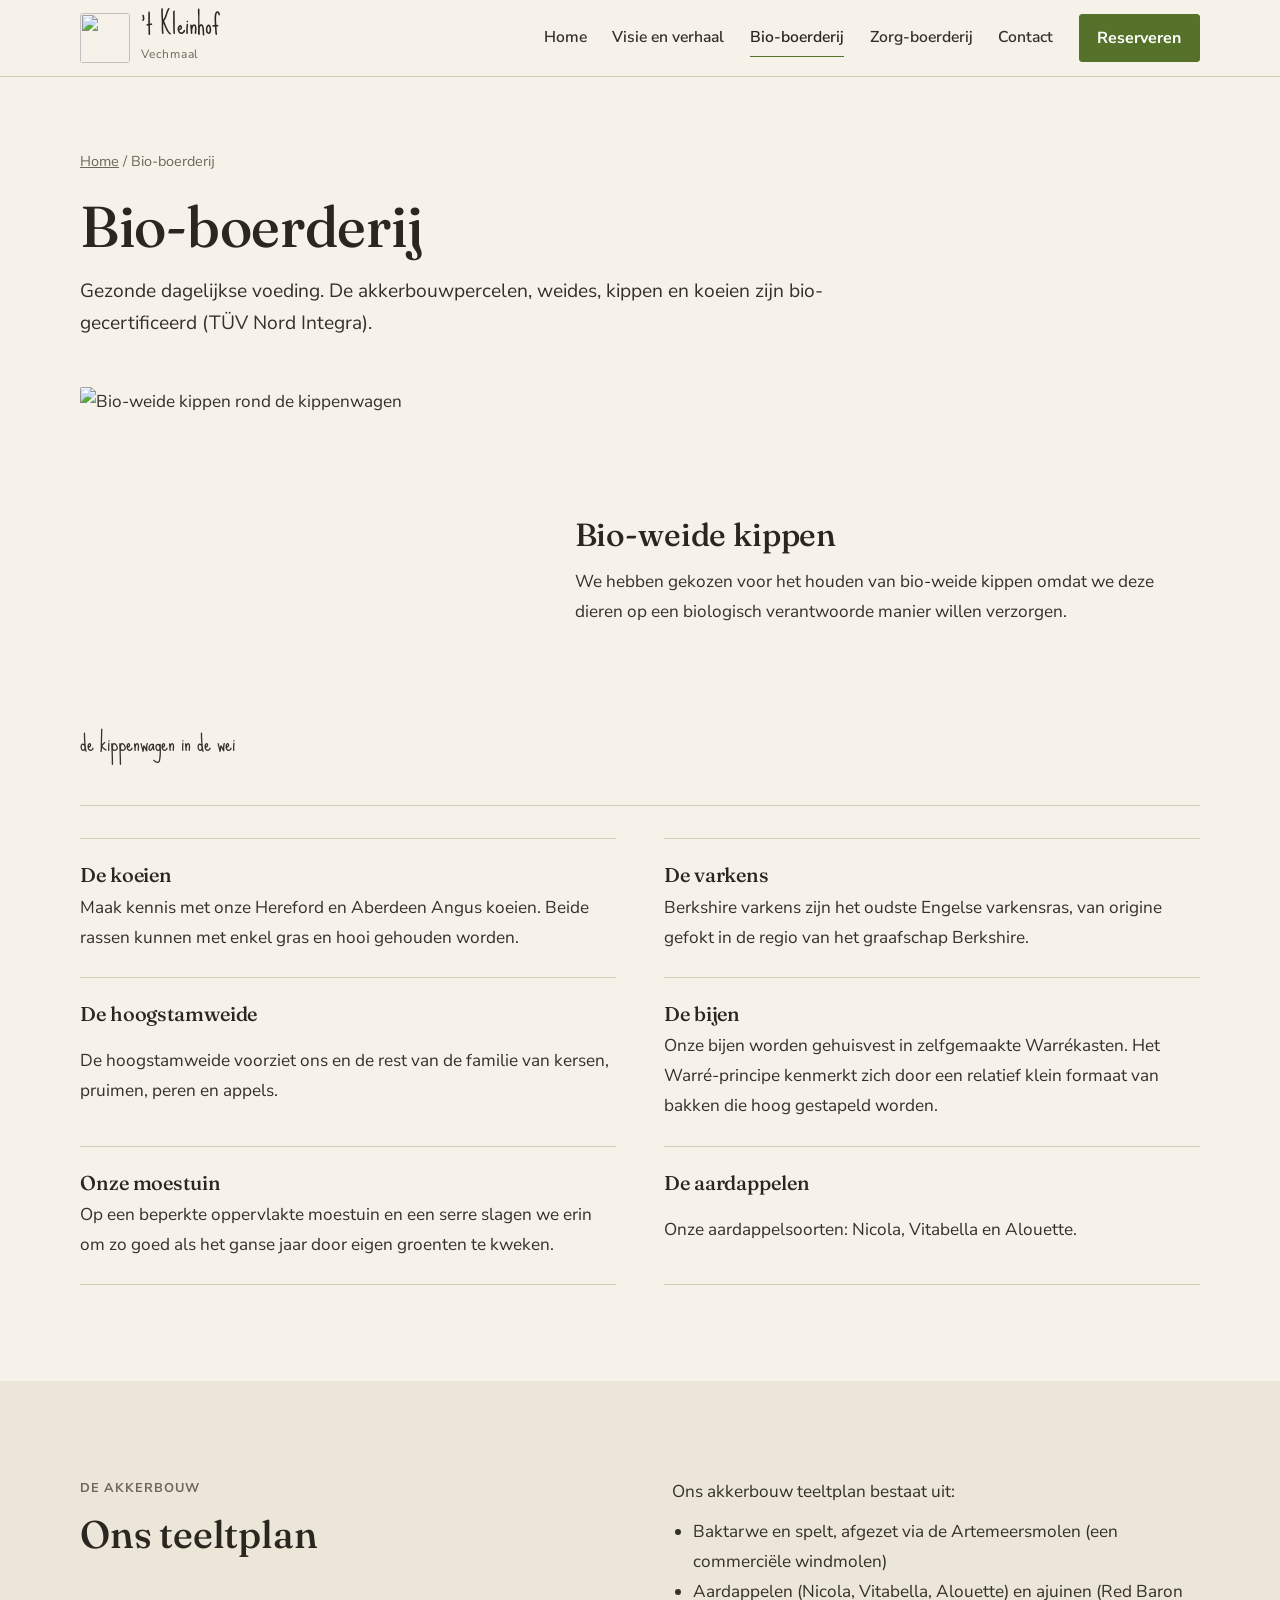
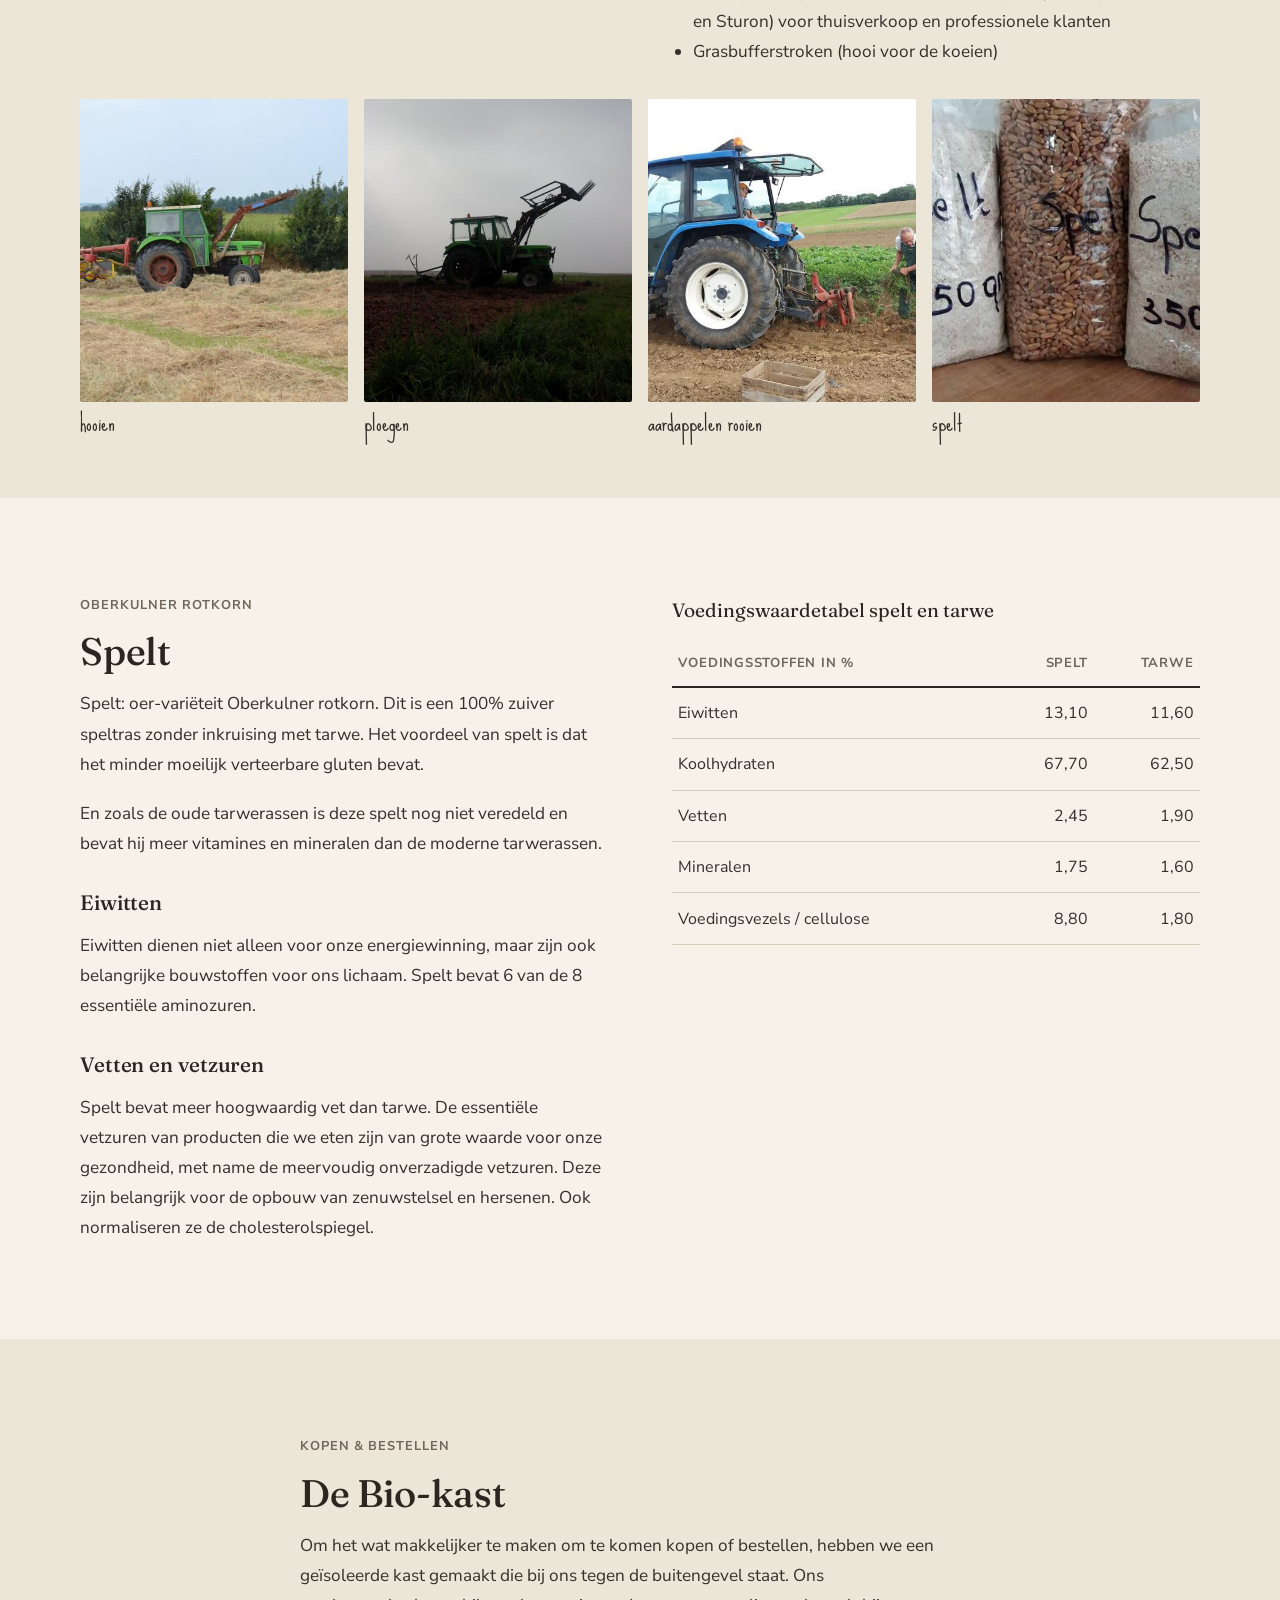
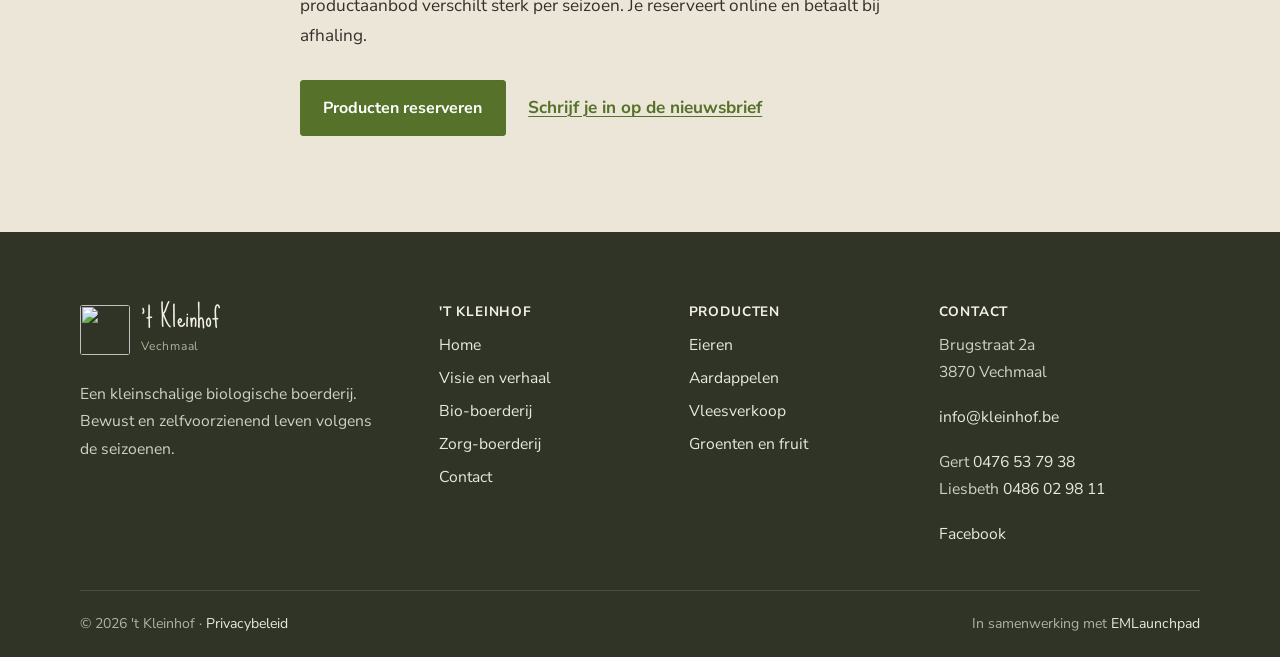
==== bio-boerderij.html @ ff2bd7fe "Website" ====
<!DOCTYPE html>
<html lang="nl">
<head>
  <meta charset="UTF-8" />
  <meta name="viewport" content="width=device-width, initial-scale=1.0" />
  <title>Bio-boerderij | 't Kleinhof Vechmaal</title>
  <meta name="description" content="Bio-weide kippen, Hereford en Aberdeen Angus koeien, Berkshire varkens, akkerbouw, hoogstamweide, bijen en moestuin. Ontdek de bio-boerderij van 't Kleinhof." />
  <meta name="theme-color" content="#f6f2e9" />
  <meta property="og:type" content="website" />
  <meta property="og:title" content="Bio-boerderij | 't Kleinhof Vechmaal" />
  <meta property="og:description" content="Bio-weide kippen, Hereford en Aberdeen Angus koeien, Berkshire varkens, akkerbouw, hoogstamweide, bijen en moestuin. Ontdek de bio-boerderij van 't Kleinhof." />
  <meta property="og:image" content="https://assets.cdn.filesafe.space/ZgvefHL6tlfdRaNGLqdD/media/6a88b6cd3556614796dc6c4f.jpg" />
  <meta property="og:locale" content="nl_BE" />
  <link rel="icon" href="https://assets.cdn.filesafe.space/ZgvefHL6tlfdRaNGLqdD/media/694a73c4a6b40253f5b23d27.png" />
  <link rel="preconnect" href="https://fonts.googleapis.com" />
  <link rel="preconnect" href="https://fonts.gstatic.com" crossorigin />
  <link href="https://fonts.googleapis.com/css2?family=Fraunces:opsz,wght@9..144,400;9..144,500&family=Nunito+Sans:wght@400;600;700&family=Sue+Ellen+Francisco&display=swap" rel="stylesheet" />
  <link rel="stylesheet" href="styles.css" />
</head>
<body>

  <!-- ============ HEADER ============ -->
  <header class="site-header">
    <nav class="nav container" aria-label="Hoofdnavigatie">
      <a class="brand" href="index.html" aria-label="'t Kleinhof Vechmaal, naar home">
        <img src="https://assets.cdn.filesafe.space/ZgvefHL6tlfdRaNGLqdD/media/694a73c4a6b40253f5b23d27.png" alt="" width="50" height="50" />
        <span><span class="brand__name">'t Kleinhof</span><span class="brand__sub">Vechmaal</span></span>
      </a>
      <button class="nav__toggle" aria-expanded="false" aria-controls="primary-menu">Menu</button>
      <div class="nav__links" id="primary-menu">
        <a href="index.html">Home</a>
        <a href="visie.html">Visie en verhaal</a>
        <a href="bio-boerderij.html">Bio-boerderij</a>
        <a href="index.html#zorg-boerderij">Zorg-boerderij</a>
        <a href="contact.html">Contact</a>
        <a class="btn" href="reserveren.html">Reserveren</a>
      </div>
    </nav>
  </header>

  <main>
    <header class="page-head">
      <div class="container">
        <div class="crumbs"><a href="index.html">Home</a> / Bio-boerderij</div>
        <h1>Bio-boerderij</h1>
        <p class="intro">Gezonde dagelijkse voeding. De akkerbouwpercelen, weides, kippen en koeien zijn bio-gecertificeerd (TÜV Nord Integra).</p>
      </div>
    </header>

    <!-- ============ DIEREN ============ -->
    <section class="section pt-0" style="padding-top:0">
      <div class="container">
        <div class="topic" id="kippen">
          <figure class="photo photo--land">
            <img src="https://assets.cdn.filesafe.space/ZgvefHL6tlfdRaNGLqdD/media/52459343-5302-4f97-ac52-d328e1867f45.jpg" alt="Bio-weide kippen rond de kippenwagen" loading="lazy" />
            <figcaption>de kippenwagen in de wei</figcaption>
          </figure>
          <div>
            <h2>Bio-weide kippen</h2>
            <p>We hebben gekozen voor het houden van bio-weide kippen omdat we deze dieren op een biologisch verantwoorde manier willen verzorgen.</p>
          </div>
        </div>

        <div class="farm-list farm-list--2 mt-2">
          <div class="farm-list__item" id="koeien">
            <h3>De koeien</h3>
            <p>Maak kennis met onze Hereford en Aberdeen Angus koeien. Beide rassen kunnen met enkel gras en hooi gehouden worden.</p>
          </div>
          <div class="farm-list__item" id="varkens">
            <h3>De varkens</h3>
            <p>Berkshire varkens zijn het oudste Engelse varkensras, van origine gefokt in de regio van het graafschap Berkshire.</p>
          </div>
          <div class="farm-list__item" id="hoogstam">
            <h3>De hoogstamweide</h3>
            <p>De hoogstamweide voorziet ons en de rest van de familie van kersen, pruimen, peren en appels.</p>
          </div>
          <div class="farm-list__item" id="bijen">
            <h3>De bijen</h3>
            <p>Onze bijen worden gehuisvest in zelfgemaakte Warrékasten. Het Warré-principe kenmerkt zich door een relatief klein formaat van bakken die hoog gestapeld worden.</p>
          </div>
          <div class="farm-list__item" id="moestuin">
            <h3>Onze moestuin</h3>
            <p>Op een beperkte oppervlakte moestuin en een serre slagen we erin om zo goed als het ganse jaar door eigen groenten te kweken.</p>
          </div>
          <div class="farm-list__item" id="aardappelen">
            <h3>De aardappelen</h3>
            <p>Onze aardappelsoorten: Nicola, Vitabella en Alouette.</p>
          </div>
        </div>
      </div>
    </section>

    <!-- ============ DE AKKERBOUW ============ -->
    <section class="section band" id="akkerbouw">
      <div class="container">
        <div class="cols cols--top">
          <div>
            <span class="label">De akkerbouw</span>
            <h2>Ons teeltplan</h2>
          </div>
          <div>
            <p>Ons akkerbouw teeltplan bestaat uit:</p>
            <ul class="prose" style="list-style:disc;padding-left:1.3rem;margin-top:.6rem">
              <li>Baktarwe en spelt, afgezet via de Artemeersmolen (een commerciële windmolen)</li>
              <li>Aardappelen (Nicola, Vitabella, Alouette) en ajuinen (Red Baron en Sturon) voor thuisverkoop en professionele klanten</li>
              <li>Grasbufferstroken (hooi voor de koeien)</li>
            </ul>
          </div>
        </div>
        <!-- Foto's uit map "afbeeldingen": upload naar GHL en vervang de src -->
        <div class="photos photos--4 mt-2">
          <figure class="photo"><img src="afbeeldingen/hooien.jpg" alt="Hooien" loading="lazy" /><figcaption>hooien</figcaption></figure>
          <figure class="photo"><img src="afbeeldingen/ploegen.jpg" alt="Ploegen" loading="lazy" /><figcaption>ploegen</figcaption></figure>
          <figure class="photo"><img src="afbeeldingen/aardappelen-rooien.jpg" alt="Aardappelen rooien" loading="lazy" /><figcaption>aardappelen rooien</figcaption></figure>
          <figure class="photo"><img src="afbeeldingen/spelt.jpg" alt="Zakken speltmeel" loading="lazy" /><figcaption>spelt</figcaption></figure>
        </div>
      </div>
    </section>

    <!-- ============ SPELT ============ -->
    <section class="section" id="spelt">
      <div class="container cols cols--top">
        <div>
          <span class="label">Oberkulner rotkorn</span>
          <h2>Spelt</h2>
          <p class="mt-1">Spelt: oer-variëteit Oberkulner rotkorn. Dit is een 100% zuiver speltras zonder inkruising met tarwe. Het voordeel van spelt is dat het minder moeilijk verteerbare gluten bevat.</p>
          <p>En zoals de oude tarwerassen is deze spelt nog niet veredeld en bevat hij meer vitamines en mineralen dan de moderne tarwerassen.</p>
          <h3 class="mt-2">Eiwitten</h3>
          <p class="mt-1">Eiwitten dienen niet alleen voor onze energiewinning, maar zijn ook belangrijke bouwstoffen voor ons lichaam. Spelt bevat 6 van de 8 essentiële aminozuren.</p>
          <h3 class="mt-2">Vetten en vetzuren</h3>
          <p class="mt-1">Spelt bevat meer hoogwaardig vet dan tarwe. De essentiële vetzuren van producten die we eten zijn van grote waarde voor onze gezondheid, met name de meervoudig onverzadigde vetzuren. Deze zijn belangrijk voor de opbouw van zenuwstelsel en hersenen. Ook normaliseren ze de cholesterolspiegel.</p>
        </div>
        <div class="table-wrap">
          <table class="plain">
            <caption>Voedingswaardetabel spelt en tarwe</caption>
            <thead><tr><th scope="col">Voedingsstoffen in %</th><th scope="col">Spelt</th><th scope="col">Tarwe</th></tr></thead>
            <tbody>
              <tr><td>Eiwitten</td><td>13,10</td><td>11,60</td></tr>
              <tr><td>Koolhydraten</td><td>67,70</td><td>62,50</td></tr>
              <tr><td>Vetten</td><td>2,45</td><td>1,90</td></tr>
              <tr><td>Mineralen</td><td>1,75</td><td>1,60</td></tr>
              <tr><td>Voedingsvezels / cellulose</td><td>8,80</td><td>1,80</td></tr>
            </tbody>
          </table>
        </div>
      </div>
    </section>

    <!-- ============ DE BIO-KAST ============ -->
    <section class="section band">
      <div class="narrow">
        <span class="label">Kopen &amp; bestellen</span>
        <h2>De Bio-kast</h2>
        <p class="mt-1">Om het wat makkelijker te maken om te komen kopen of bestellen, hebben we een geïsoleerde kast gemaakt die bij ons tegen de buitengevel staat. Ons productaanbod verschilt sterk per seizoen. Je reserveert online en betaalt bij afhaling.</p>
        <div class="actions">
          <a class="btn" href="reserveren.html">Producten reserveren</a>
          <a class="text-link" href="index.html#nieuwsbrief">Schrijf je in op de nieuwsbrief</a>
        </div>
      </div>
    </section>
  </main>

  <!-- ============ FOOTER ============ -->
  <footer class="site-footer">
    <div class="container">
      <div class="footer__grid">
        <div>
          <a class="brand" href="index.html" aria-label="'t Kleinhof Vechmaal, naar home">
            <img src="https://assets.cdn.filesafe.space/ZgvefHL6tlfdRaNGLqdD/media/694a73c4a6b40253f5b23d27.png" alt="" width="50" height="50" />
            <span><span class="brand__name">'t Kleinhof</span><span class="brand__sub">Vechmaal</span></span>
          </a>
          <p class="footer__about">Een kleinschalige biologische boerderij. Bewust en zelfvoorzienend leven volgens de seizoenen.</p>
        </div>
        <div>
          <h4>'t Kleinhof</h4>
          <div class="footer__links">
            <a href="index.html">Home</a>
            <a href="visie.html">Visie en verhaal</a>
            <a href="bio-boerderij.html">Bio-boerderij</a>
            <a href="index.html#zorg-boerderij">Zorg-boerderij</a>
            <a href="contact.html">Contact</a>
          </div>
        </div>
        <div>
          <h4>Producten</h4>
          <div class="footer__links">
            <a href="reserveren.html">Eieren</a>
            <a href="reserveren.html">Aardappelen</a>
            <a href="reserveren.html">Vleesverkoop</a>
            <a href="reserveren.html">Groenten en fruit</a>
          </div>
        </div>
        <div>
          <h4>Contact</h4>
          <p>Brugstraat 2a<br>3870 Vechmaal</p>
          <p><a href="mailto:info@kleinhof.be">info@kleinhof.be</a></p>
          <p>Gert <a href="tel:+32476537938">0476 53 79 38</a><br>Liesbeth <a href="tel:+32486029811">0486 02 98 11</a></p>
          <p><a href="https://www.facebook.com/tkleinhof/" target="_blank" rel="noopener">Facebook</a></p>
        </div>
      </div>
      <div class="footer__bottom">
        <span>© <span data-year>2026</span> 't Kleinhof · <a href="privacy.html">Privacybeleid</a></span>
        <span>In samenwerking met <a href="https://emlaunchpad.com" target="_blank" rel="noopener">EMLaunchpad</a></span>
      </div>
    </div>
  </footer>

  <script src="scripts.js"></script>
</body>
</html>
---- styles.css ----
/* =========================================================================
   't Kleinhof Vechmaal — gedeelde stylesheet
   Rustig en ambachtelijk: foto's in de hoofdrol, gewone tekstkolommen,
   dunne lijnen. Huisstijl van kleinhof.be (logo-groen, Fraunces +
   Nunito Sans, handschrift van het logo). Vanilla CSS, geen frameworks.
   ========================================================================= */

/* ---------- 1. Kleuren & maten ----------------------------------------- */
:root {
  --paper:    #f6f2e9;   /* achtergrond, ongebleekt papier */
  --paper-2:  #ece6d8;   /* afwisselende band */
  --ink:      #34302a;   /* lopende tekst */
  --soil:     #2b261f;   /* titels */
  --muted:    #6e665a;
  --line:     #d6cdb9;
  --green:    #56722a;   /* links en knoppen, gedempt bladgroen */
  --green-d:  #445c1f;
  --lime:     #8cc63f;   /* logo-groen, spaarzaam */
  --footer:   #2f3426;

  --font-display: 'Fraunces', Georgia, 'Times New Roman', serif;
  --font-body:    'Nunito Sans', system-ui, -apple-system, 'Segoe UI', sans-serif;
  --font-hand:    'Sue Ellen Francisco', 'Comic Sans MS', cursive;

  --container: 1120px;
  --narrow: 680px;
  --gutter: clamp(1.1rem, 4vw, 2rem);
  --section-y: clamp(3.5rem, 8vw, 6rem);
}

/* ---------- 2. Basis ---------------------------------------------------- */
*, *::before, *::after { box-sizing: border-box; margin: 0; padding: 0; }
html { scroll-behavior: smooth; -webkit-text-size-adjust: 100%; }
body {
  font-family: var(--font-body);
  font-size: 1.075rem;
  line-height: 1.75;
  color: var(--ink);
  background: var(--paper);
  -webkit-font-smoothing: antialiased;
}
img { max-width: 100%; display: block; }
a { color: inherit; }
ul { list-style: none; }
button { font: inherit; cursor: pointer; border: 0; background: none; color: inherit; }
:focus-visible { outline: 2px solid var(--green); outline-offset: 3px; }
::selection { background: #dfe9c8; }

h1, h2, h3, h4 {
  font-family: var(--font-display);
  font-weight: 500;
  color: var(--soil);
  line-height: 1.15;
  letter-spacing: -.005em;
}
h1 { font-size: clamp(2.3rem, 5.5vw, 3.6rem); }
h2 { font-size: clamp(1.7rem, 3.4vw, 2.4rem); }
h3 { font-size: 1.3rem; }
h4 { font-size: 1.05rem; }
p { max-width: 64ch; }
p + p { margin-top: 1.1em; }
strong { color: var(--soil); font-weight: 700; }

.text-link { color: var(--green); font-weight: 700; text-decoration: underline; text-underline-offset: 3px; text-decoration-thickness: 1px; }
.text-link:hover { color: var(--green-d); text-decoration-thickness: 2px; }

.label {
  display: block;
  font-size: .8rem; font-weight: 700;
  letter-spacing: .08em; text-transform: uppercase;
  color: var(--muted);
  margin-bottom: .8rem;
}
.hand { font-family: var(--font-hand); font-size: 1.5rem; line-height: 1.2; color: var(--soil); }
.intro { font-size: 1.2rem; line-height: 1.65; }

/* ---------- 3. Layout --------------------------------------------------- */
.container { width: min(100% - var(--gutter) * 2, var(--container)); margin-inline: auto; }
.narrow { width: min(100% - var(--gutter) * 2, var(--narrow)); margin-inline: auto; }
.section { padding-block: var(--section-y); }
.section + .section { border-top: 1px solid var(--line); }
.band { background: var(--paper-2); border-top: 0 !important; }
.band + .section { border-top: 0; }

.cols { display: grid; gap: clamp(2rem, 5vw, 4rem); }
@media (min-width: 860px) {
  .cols { grid-template-columns: 1fr 1fr; align-items: center; }
  .cols--top { align-items: start; }
  .cols--text-wide { grid-template-columns: 5fr 7fr; }
  .cols--photo-wide { grid-template-columns: 7fr 5fr; }
  .cols--flip > :first-child { order: 2; }
}

/* ---------- 4. Knoppen -------------------------------------------------- */
.btn {
  display: inline-block;
  padding: .8rem 1.4rem;
  border-radius: 3px;
  background: var(--green);
  color: #fff;
  font-weight: 700; font-size: 1rem;
  text-decoration: none;
  border: 1px solid var(--green);
  transition: background .2s, border-color .2s, color .2s;
}
.btn:hover { background: var(--green-d); border-color: var(--green-d); }
.btn--plain { background: transparent; color: var(--soil); border-color: var(--soil); }
.btn--plain:hover { background: var(--soil); color: var(--paper); border-color: var(--soil); }
.actions { display: flex; flex-wrap: wrap; align-items: center; gap: 1rem 1.4rem; margin-top: 1.8rem; }

/* ---------- 5. Header --------------------------------------------------- */
.site-header {
  position: sticky; top: 0; z-index: 50;
  background: var(--paper);
  border-bottom: 1px solid var(--line);
}
.nav { display: flex; align-items: center; justify-content: space-between; gap: 1rem; padding-block: .7rem; }
.brand { display: inline-flex; align-items: center; gap: .7rem; text-decoration: none; }
.brand img { width: 50px; height: 50px; border-radius: 3px; }
.brand__name { font-family: var(--font-hand); font-size: 1.7rem; line-height: 1; color: var(--soil); }
.brand__sub { display: block; font-size: .75rem; color: var(--muted); letter-spacing: .06em; }

.nav__links { display: flex; align-items: center; gap: 1.6rem; }
.nav__links a:not(.btn) {
  text-decoration: none;
  font-weight: 600; font-size: .98rem;
  color: var(--ink);
  padding-block: .3rem;
  border-bottom: 1px solid transparent;
}
.nav__links a:not(.btn):hover { border-color: var(--ink); }
.nav__links a[aria-current="page"] { border-color: var(--green); color: var(--soil); }
.nav__links .btn { padding: .55rem 1.1rem; }

.nav__toggle { display: none; font-weight: 700; padding: .5rem .2rem; border-bottom: 1px solid var(--ink); }
.nav-backdrop { display: none; }

@media (max-width: 900px) {
  .nav__toggle { display: block; }
  .nav__links {
    display: none;
    position: absolute; left: 0; right: 0; top: 100%;
    flex-direction: column; align-items: flex-start; gap: 0;
    padding: .6rem var(--gutter) 1.4rem;
    background: var(--paper);
    border-bottom: 1px solid var(--line);
  }
  .nav__links a:not(.btn) { width: 100%; padding: .75rem 0; border-bottom: 1px solid var(--line); font-size: 1.05rem; }
  .nav__links a[aria-current="page"] { color: var(--green); }
  .nav__links .btn { margin-top: 1rem; }
  .nav-open .nav__links { display: flex; }
}

/* ---------- 6. Foto's --------------------------------------------------- */
.photo { margin: 0; }
.photo img { width: 100%; height: 100%; object-fit: cover; border-radius: 2px; }
.photo figcaption { font-family: var(--font-hand); font-size: 1.4rem; color: var(--ink); margin-top: .5rem; line-height: 1.2; }
.photos + .actions { margin-top: 2.4rem; }
.photo--tall img { aspect-ratio: 4 / 5; }
.photo--wide img { aspect-ratio: 16 / 9; }
.photo--land img { aspect-ratio: 4 / 3; }

.hero-photo { position: relative; }
.hero-photo img { width: 100%; height: clamp(300px, 58vh, 620px); object-fit: cover; object-position: center 60%; }
.hero-photo figcaption {
  position: absolute; right: var(--gutter); bottom: .8rem;
  font-family: var(--font-hand); font-size: 1.25rem; color: #fff;
  text-shadow: 0 1px 6px rgba(0, 0, 0, .45);
}

.photos { display: grid; gap: 1rem; grid-template-columns: repeat(2, 1fr); }
@media (min-width: 860px) { .photos--4 { grid-template-columns: repeat(4, 1fr); } }
.photos .photo img { aspect-ratio: 1 / 1; }

/* ---------- 7. Home intro ---------------------------------------------- */
.home-intro { padding-block: clamp(2.5rem, 6vw, 4.5rem); }
.home-intro h1 { max-width: 12ch; }
.home-intro .intro { margin-top: .2rem; }

.signature { font-family: var(--font-hand); font-size: 1.8rem; color: var(--soil); margin-top: 1.4rem; display: block; }

/* ---------- 8. Lijst "op de boerderij" --------------------------------- */
.farm-list { border-top: 1px solid var(--line); }
.farm-list__item {
  display: grid; gap: .4rem 2rem;
  padding-block: 1.5rem;
  border-bottom: 1px solid var(--line);
}
@media (min-width: 760px) { .farm-list__item { grid-template-columns: 220px 1fr; } }
.farm-list__item h3 { font-size: 1.25rem; }
.farm-list__item p { color: var(--ink); }
.farm-list--2 { display: grid; gap: 0 3rem; border-top: 0; }
@media (min-width: 860px) {
  .farm-list--2 { grid-template-columns: 1fr 1fr; }
  .farm-list--2 .farm-list__item { grid-template-columns: 1fr; }
}
.farm-list--2 .farm-list__item:nth-child(-n+2) { border-top: 1px solid var(--line); }
@media (max-width: 859px) { .farm-list--2 .farm-list__item:nth-child(2) { border-top: 0; } }

/* Rijen met foto (bio-boerderij) */
.topic { display: grid; gap: 1.4rem 3rem; padding-block: clamp(2rem, 5vw, 3rem); border-bottom: 1px solid var(--line); }
.topic:first-child { padding-top: 0; }
@media (min-width: 860px) { .topic { grid-template-columns: 5fr 7fr; align-items: center; } .topic--flip > :first-child { order: 2; } }
.topic h2 { font-size: clamp(1.5rem, 2.8vw, 2rem); margin-bottom: .8rem; }

/* ---------- 9. Pagina-kop (subpagina's) -------------------------------- */
.page-head { padding: clamp(2.6rem, 7vw, 4.5rem) 0 clamp(2rem, 4vw, 3rem); }
.page-head h1 { max-width: 18ch; }
.page-head .intro { margin-top: 1rem; }
.crumbs { font-size: .9rem; color: var(--muted); margin-bottom: 1.2rem; }
.crumbs a { color: var(--muted); }

/* ---------- 10. Verhaal (visie) ---------------------------------------- */
.letter p { font-size: 1.15rem; line-height: 1.8; }
.letter p + p { margin-top: 1.2em; }
.letter .photo { margin-block: 2.4rem; }
.quote {
  margin: 2.4rem 0;
  padding-left: 1.4rem;
  border-left: 2px solid var(--lime);
  font-family: var(--font-display);
  font-size: clamp(1.3rem, 2.4vw, 1.6rem);
  line-height: 1.45;
  color: var(--soil);
}

/* ---------- 11. Tabel (spelt) ------------------------------------------ */
.table-wrap { overflow-x: auto; }
table.plain { width: 100%; border-collapse: collapse; font-size: 1rem; }
table.plain caption { text-align: left; font-family: var(--font-display); font-size: 1.2rem; color: var(--soil); padding-bottom: .8rem; }
table.plain th, table.plain td { padding: .7rem .4rem; text-align: left; border-bottom: 1px solid var(--line); }
table.plain thead th { font-size: .82rem; letter-spacing: .06em; text-transform: uppercase; color: var(--muted); font-weight: 700; border-bottom: 2px solid var(--soil); }
table.plain td:not(:first-child), table.plain th:not(:first-child) { text-align: right; }

/* ---------- 12. Reserveren --------------------------------------------- */
.steps { list-style: none; display: grid; gap: 1.4rem 3rem; counter-reset: s; border-top: 1px solid var(--line); padding-top: 1.6rem; }
@media (min-width: 860px) { .steps { grid-template-columns: repeat(3, 1fr); } }
.steps li { counter-increment: s; }
.steps li::before { content: counter(s) "."; font-family: var(--font-display); font-size: 1.6rem; color: var(--green); display: block; line-height: 1; margin-bottom: .5rem; }
.steps h3 { margin-bottom: .3rem; }

.res-layout { display: grid; gap: 2.4rem; align-items: start; }
@media (min-width: 1040px) { .res-layout { grid-template-columns: 260px 1fr; gap: 3.5rem; } }
.res-notes > div { padding-block: 1.1rem; border-bottom: 1px solid var(--line); }
.res-notes > div:first-child { border-top: 1px solid var(--line); }
.res-notes h4 { margin-bottom: .2rem; }
.res-notes p { font-size: .97rem; }
.res-frame { position: relative; background: #fff; border: 1px solid var(--line); border-radius: 3px; min-height: 400px; }
.res-frame iframe { display: block; width: 100%; min-height: 1100px; border: 0; }
.res-frame__loading { position: absolute; top: 3rem; left: 0; right: 0; text-align: center; color: var(--muted); transition: opacity .3s; pointer-events: none; }
.res-frame.is-loaded .res-frame__loading { opacity: 0; }

/* ---------- 13. Formulieren -------------------------------------------- */
.form { display: grid; gap: 1rem; }
.form-row { display: grid; gap: 1rem; }
@media (min-width: 640px) { .form-row { grid-template-columns: 1fr 1fr; } }
.field { display: grid; gap: .3rem; }
.field label { font-weight: 700; font-size: .95rem; color: var(--soil); }
.field input, .field textarea, .field select {
  width: 100%;
  padding: .75rem .9rem;
  font: inherit; font-size: 1rem; color: var(--ink);
  background: #fffdf8;
  border: 1px solid #c9bfa8;
  border-radius: 3px;
}
.field textarea { min-height: 140px; resize: vertical; }
.field input:focus, .field textarea:focus, .field select:focus { outline: none; border-color: var(--green); box-shadow: 0 0 0 3px rgba(86, 114, 42, .15); }
.field__err { display: none; font-size: .88rem; color: #a2402a; }
.field.has-error input, .field.has-error textarea { border-color: #a2402a; }
.field.has-error .field__err { display: block; }
.form__note { font-size: .9rem; color: var(--muted); }
.form-success { display: none; padding: 1rem 0; font-weight: 700; color: var(--green-d); }
.form.is-sent .form-success { display: block; }
.form.is-sent > :not(.form-success) { display: none; }
.form .btn { justify-self: start; }

/* ---------- 14. Contact ------------------------------------------------- */
.address { font-style: normal; }
.address dl { display: grid; gap: 0; border-top: 1px solid var(--line); }
.address dl > div { display: grid; grid-template-columns: 150px 1fr; gap: 1rem; padding-block: .85rem; border-bottom: 1px solid var(--line); }
.address dt { color: var(--muted); font-size: .95rem; }
.address dd a { color: var(--soil); font-weight: 700; text-decoration: none; }
.address dd a:hover { color: var(--green); text-decoration: underline; }
@media (max-width: 480px) { .address dl > div { grid-template-columns: 1fr; gap: 0; } }
.map iframe { width: 100%; height: clamp(300px, 40vw, 440px); border: 0; display: block; }

/* ---------- 15. Prose (privacy) ---------------------------------------- */
.prose h2 { font-size: 1.5rem; margin: 2.2rem 0 .6rem; }
.prose ul { list-style: disc; padding-left: 1.3rem; margin-top: .8rem; }
.prose ul li + li { margin-top: .3rem; }
.prose a { color: var(--green); font-weight: 700; }

/* ---------- 16. Footer -------------------------------------------------- */
.site-footer { background: var(--footer); color: #cfd1c3; padding-top: clamp(3rem, 6vw, 4.5rem); font-size: .98rem; }
.site-footer a { color: #e8e9de; text-decoration: none; }
.site-footer a:hover { text-decoration: underline; }
.footer__grid { display: grid; gap: 2rem; }
@media (min-width: 720px) { .footer__grid { grid-template-columns: 1.5fr 1fr 1fr 1.2fr; } }
.site-footer .brand__name { color: #f4f1e6; }
.site-footer .brand__sub { color: #aeb39e; }
.footer__about { margin-top: 1rem; max-width: 34ch; }
.site-footer h4 { font-family: var(--font-body); font-size: .85rem; font-weight: 700; letter-spacing: .06em; text-transform: uppercase; color: #f4f1e6; margin-bottom: .8rem; }
.footer__links { display: grid; gap: .35rem; }
.footer__bottom { display: flex; flex-wrap: wrap; justify-content: space-between; gap: .6rem; margin-top: 2.6rem; padding-block: 1.3rem; border-top: 1px solid rgba(255, 255, 255, .12); font-size: .88rem; color: #aeb39e; }

/* ---------- 17. Hulpklassen -------------------------------------------- */
.mt-1 { margin-top: 1rem; }
.mt-2 { margin-top: 2rem; }
.muted { color: var(--muted); }
.visually-hidden { position: absolute !important; width: 1px; height: 1px; overflow: hidden; clip: rect(0 0 0 0); white-space: nowrap; }

@media (prefers-reduced-motion: reduce) {
  html { scroll-behavior: auto; }
  * { transition: none !important; }
}
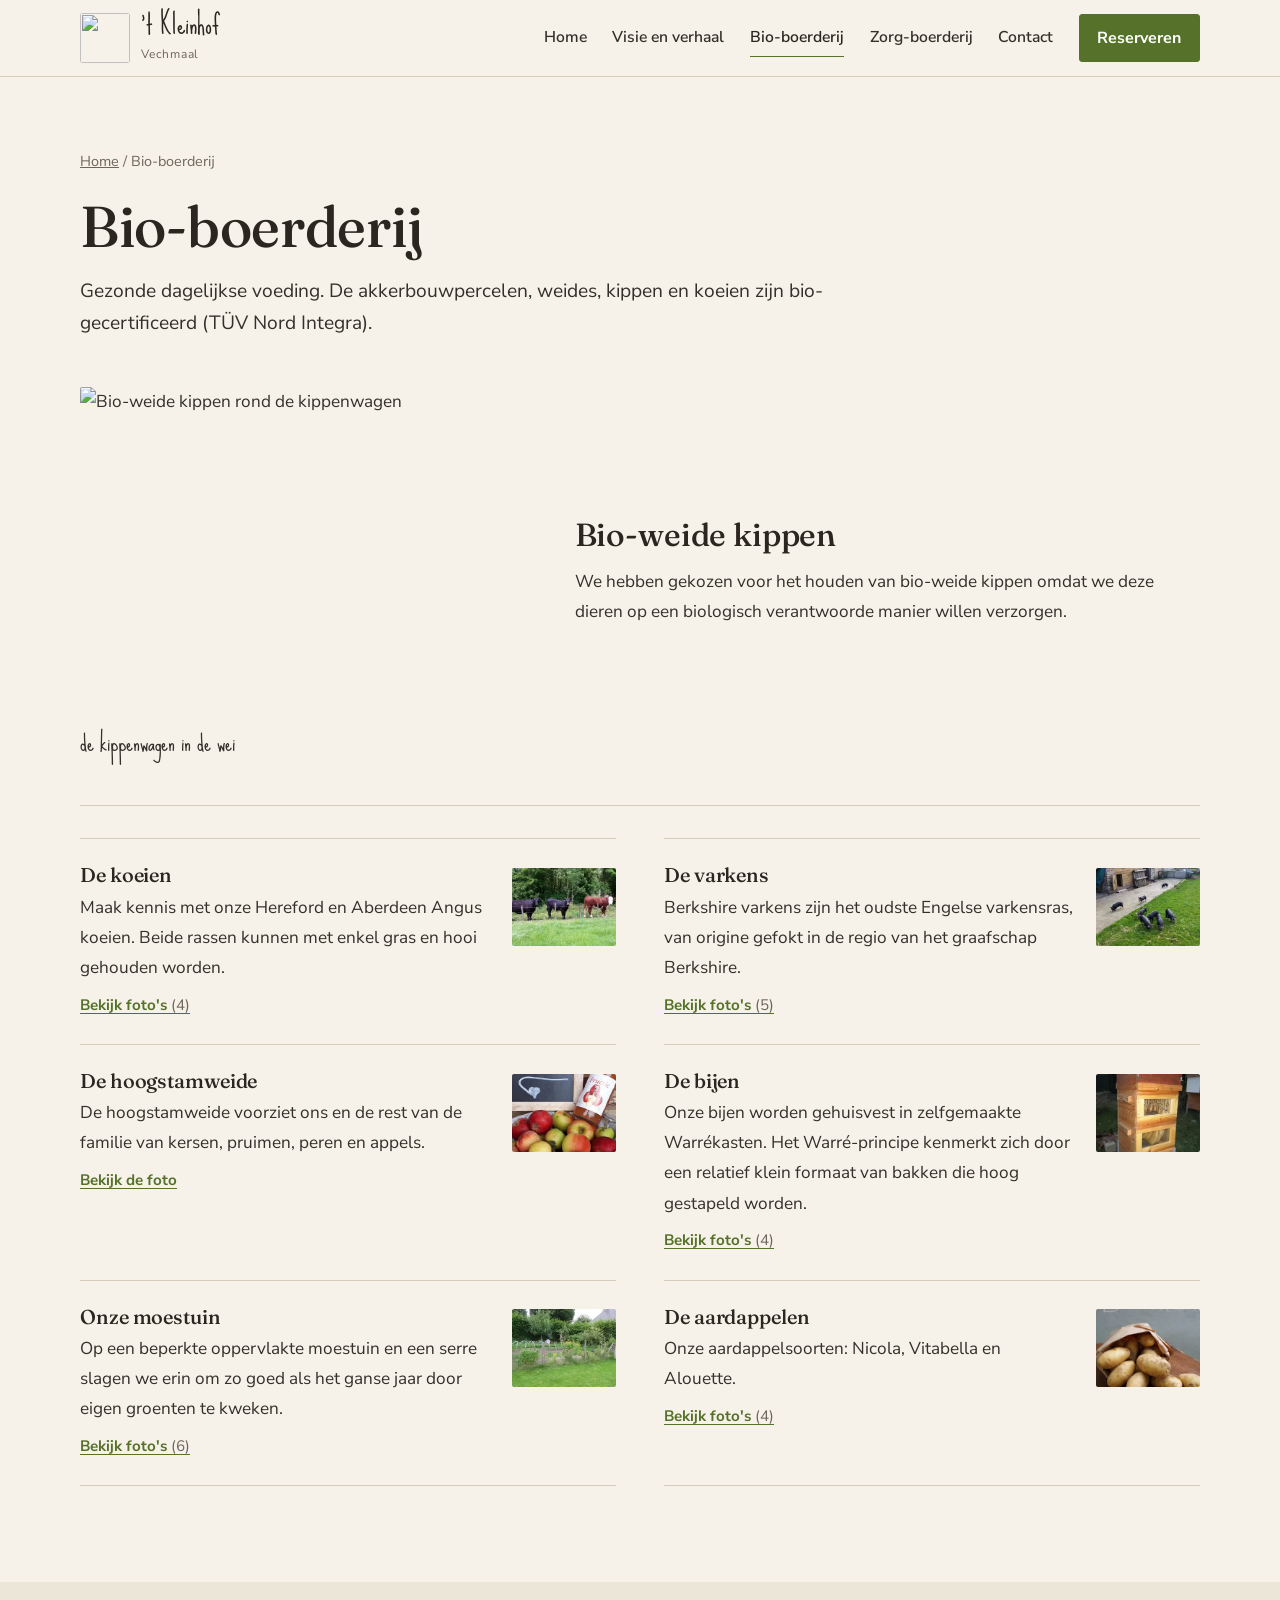
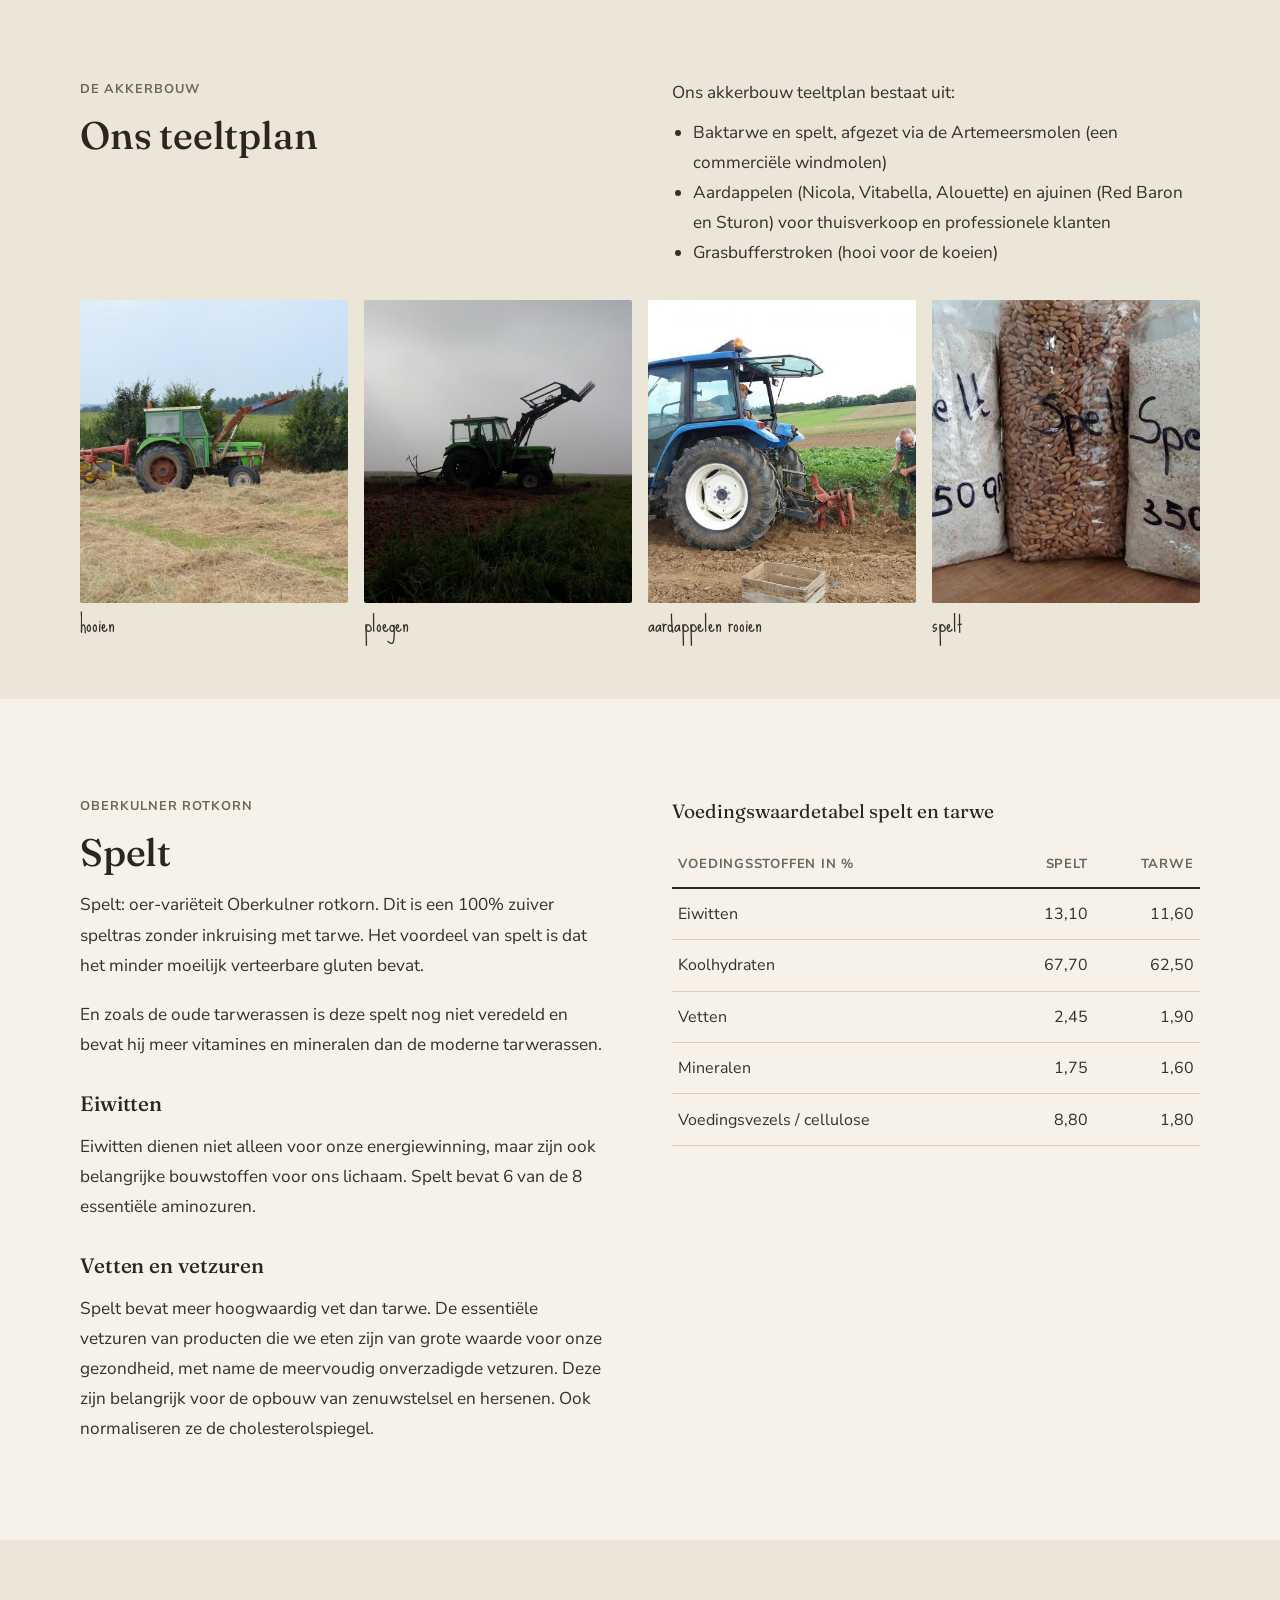
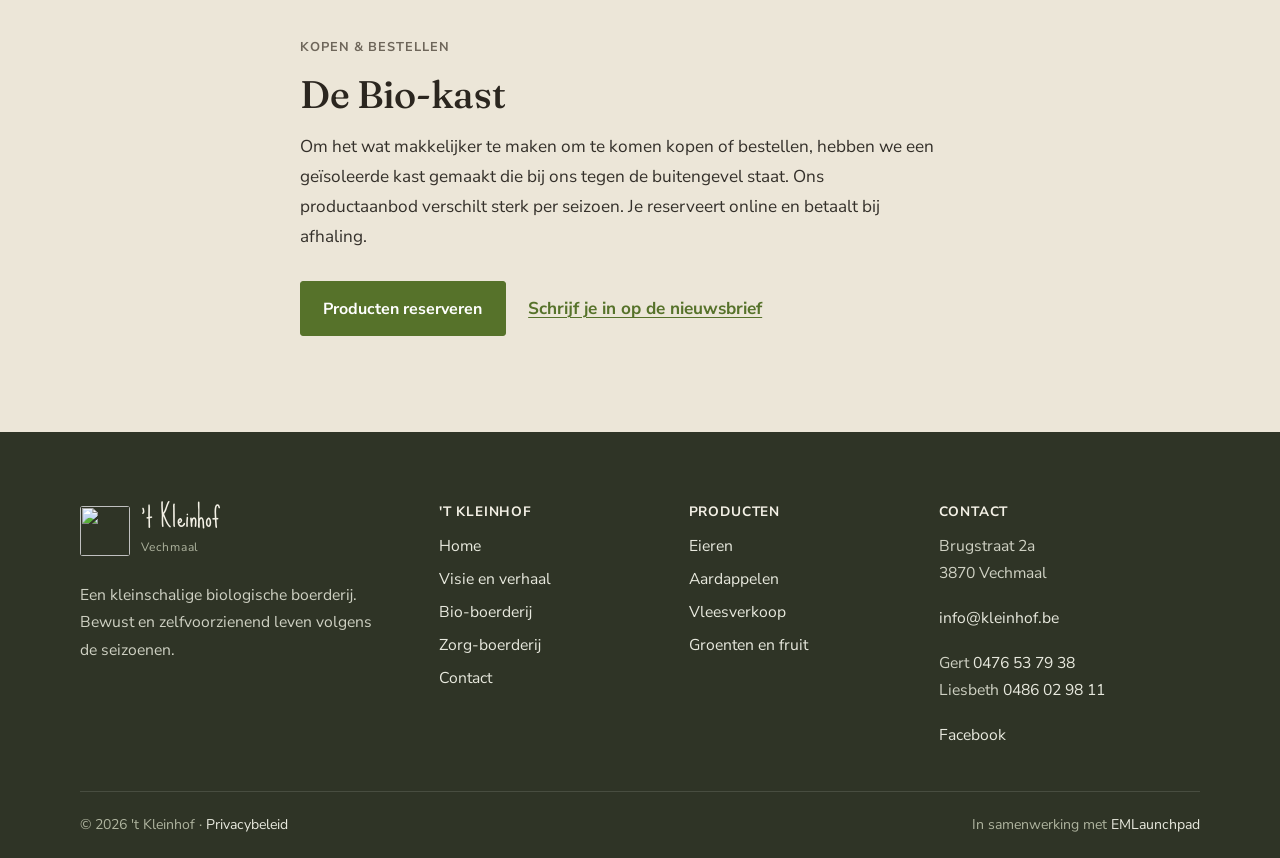
==== commit 7de72a4a: "Bio-boerderij: foto's per onderwerp in een fotovenster Bij de zes onderwerpen (koeien, varkens, hoog" ====
--- a/bio-boerderij.html
+++ b/bio-boerderij.html
@@ -61,30 +61,91 @@
           </div>
         </div>
 
+        <!-- Foto's per onderwerp staan in afbeeldingen/galerij/. Met JS opent een klik een fotovenster (scripts.js); zonder JS toont #fotos-... de lijst met foto's. -->
         <div class="farm-list farm-list--2 mt-2">
-          <div class="farm-list__item" id="koeien">
-            <h3>De koeien</h3>
-            <p>Maak kennis met onze Hereford en Aberdeen Angus koeien. Beide rassen kunnen met enkel gras en hooi gehouden worden.</p>
-          </div>
-          <div class="farm-list__item" id="varkens">
-            <h3>De varkens</h3>
-            <p>Berkshire varkens zijn het oudste Engelse varkensras, van origine gefokt in de regio van het graafschap Berkshire.</p>
-          </div>
-          <div class="farm-list__item" id="hoogstam">
-            <h3>De hoogstamweide</h3>
-            <p>De hoogstamweide voorziet ons en de rest van de familie van kersen, pruimen, peren en appels.</p>
-          </div>
-          <div class="farm-list__item" id="bijen">
-            <h3>De bijen</h3>
-            <p>Onze bijen worden gehuisvest in zelfgemaakte Warrékasten. Het Warré-principe kenmerkt zich door een relatief klein formaat van bakken die hoog gestapeld worden.</p>
-          </div>
-          <div class="farm-list__item" id="moestuin">
-            <h3>Onze moestuin</h3>
-            <p>Op een beperkte oppervlakte moestuin en een serre slagen we erin om zo goed als het ganse jaar door eigen groenten te kweken.</p>
-          </div>
-          <div class="farm-list__item" id="aardappelen">
-            <h3>De aardappelen</h3>
-            <p>Onze aardappelsoorten: Nicola, Vitabella en Alouette.</p>
+          <div class="farm-list__item has-photos" id="koeien">
+            <div class="farm-list__text">
+              <h3>De koeien</h3>
+              <p>Maak kennis met onze Hereford en Aberdeen Angus koeien. Beide rassen kunnen met enkel gras en hooi gehouden worden.</p>
+              <a class="photo-link" href="#fotos-koeien" data-gallery="fotos-koeien">Bekijk foto's <span class="photo-link__count">(4)</span></a>
+            </div>
+            <a class="farm-list__thumb" href="#fotos-koeien" data-gallery="fotos-koeien" tabindex="-1" aria-hidden="true"><img src="afbeeldingen/galerij/koeien-1-klein.webp" alt="" width="360" height="203" loading="lazy" /></a>
+            <ul class="topic-photos" id="fotos-koeien" data-title="De koeien" aria-label="Foto's: de koeien">
+              <li><a href="afbeeldingen/galerij/koeien-1.webp" data-width="1600" data-height="900"><img src="afbeeldingen/galerij/koeien-1-klein.webp" alt="Twee zwarte Aberdeen Angus-runderen en een roodbruine Hereford met witte kop aan de draad in de wei" width="360" height="203" loading="lazy" /></a><span>Aberdeen Angus en Hereford</span></li>
+              <li><a href="afbeeldingen/galerij/koeien-2.webp" data-width="830" data-height="500"><img src="afbeeldingen/galerij/koeien-2-klein.webp" alt="Een Aberdeen Angus en een Hereford grazen tussen de bomen" width="360" height="217" loading="lazy" /></a><span>tussen de bomen</span></li>
+              <li><a href="afbeeldingen/galerij/koeien-3.webp" data-width="830" data-height="500"><img src="afbeeldingen/galerij/koeien-3-klein.webp" alt="Een zwarte Aberdeen Angus aan de afsluiting in het hoge gras" width="360" height="217" loading="lazy" /></a><span>Aberdeen Angus</span></li>
+              <li><a href="afbeeldingen/galerij/koeien-4.webp" data-width="830" data-height="500"><img src="afbeeldingen/galerij/koeien-4-klein.webp" alt="Kop van de Aberdeen Angus-stier met neusring" width="360" height="217" loading="lazy" /></a><span>de Angus-stier</span></li>
+            </ul>
+          </div>
+          <div class="farm-list__item has-photos" id="varkens">
+            <div class="farm-list__text">
+              <h3>De varkens</h3>
+              <p>Berkshire varkens zijn het oudste Engelse varkensras, van origine gefokt in de regio van het graafschap Berkshire.</p>
+              <a class="photo-link" href="#fotos-varkens" data-gallery="fotos-varkens">Bekijk foto's <span class="photo-link__count">(5)</span></a>
+            </div>
+            <a class="farm-list__thumb" href="#fotos-varkens" data-gallery="fotos-varkens" tabindex="-1" aria-hidden="true"><img src="afbeeldingen/galerij/varkens-1-klein.webp" alt="" width="360" height="217" loading="lazy" /></a>
+            <ul class="topic-photos" id="fotos-varkens" data-title="De varkens" aria-label="Foto's: de varkens">
+              <li><a href="afbeeldingen/galerij/varkens-1.webp" data-width="830" data-height="500"><img src="afbeeldingen/galerij/varkens-1-klein.webp" alt="Zwarte Berkshire-biggetjes lopen vrij over het gras en het erf" width="360" height="217" loading="lazy" /></a><span>biggetjes in de buitenlucht</span></li>
+              <li><a href="afbeeldingen/galerij/varkens-2.webp" data-width="830" data-height="500"><img src="afbeeldingen/galerij/varkens-2-klein.webp" alt="Een Berkshire-zeug met haar biggen in de modder" width="360" height="217" loading="lazy" /></a><span>in de modder</span></li>
+              <li><a href="afbeeldingen/galerij/varkens-3.webp" data-width="830" data-height="500"><img src="afbeeldingen/galerij/varkens-3-klein.webp" alt="Berkshire-varkens eten vers gras uit de voederbak" width="360" height="217" loading="lazy" /></a><span>vers gras</span></li>
+              <li><a href="afbeeldingen/galerij/varkens-4.webp" data-width="830" data-height="500"><img src="afbeeldingen/galerij/varkens-4-klein.webp" alt="Een zeug met een nest drinkende biggen" width="360" height="217" loading="lazy" /></a><span>de biggen drinken</span></li>
+              <li><a href="afbeeldingen/galerij/varkens-5.webp" data-width="830" data-height="500"><img src="afbeeldingen/galerij/varkens-5-klein.webp" alt="Twee zeugen liggen in de zon tussen het snoeihout" width="360" height="217" loading="lazy" /></a><span>zeugen in de zon</span></li>
+            </ul>
+          </div>
+          <div class="farm-list__item has-photos" id="hoogstam">
+            <div class="farm-list__text">
+              <h3>De hoogstamweide</h3>
+              <p>De hoogstamweide voorziet ons en de rest van de familie van kersen, pruimen, peren en appels.</p>
+              <a class="photo-link" href="#fotos-hoogstam" data-gallery="fotos-hoogstam">Bekijk de foto</a>
+            </div>
+            <a class="farm-list__thumb" href="#fotos-hoogstam" data-gallery="fotos-hoogstam" tabindex="-1" aria-hidden="true"><img src="afbeeldingen/galerij/hoogstamweide-1-klein.webp" alt="" width="360" height="217" loading="lazy" /></a>
+            <ul class="topic-photos" id="fotos-hoogstam" data-title="De hoogstamweide" aria-label="Foto's: de hoogstamweide">
+              <li><a href="afbeeldingen/galerij/hoogstamweide-1.webp" data-width="830" data-height="500"><img src="afbeeldingen/galerij/hoogstamweide-1-klein.webp" alt="Een mand appels van de hoogstambomen en een fles appelsap" width="360" height="217" loading="lazy" /></a><span>appels en appelsap van de hoogstambomen</span></li>
+            </ul>
+          </div>
+          <div class="farm-list__item has-photos" id="bijen">
+            <div class="farm-list__text">
+              <h3>De bijen</h3>
+              <p>Onze bijen worden gehuisvest in zelfgemaakte Warrékasten. Het Warré-principe kenmerkt zich door een relatief klein formaat van bakken die hoog gestapeld worden.</p>
+              <a class="photo-link" href="#fotos-bijen" data-gallery="fotos-bijen">Bekijk foto's <span class="photo-link__count">(4)</span></a>
+            </div>
+            <a class="farm-list__thumb" href="#fotos-bijen" data-gallery="fotos-bijen" tabindex="-1" aria-hidden="true"><img src="afbeeldingen/galerij/bijen-1-klein.webp" alt="" width="360" height="217" loading="lazy" /></a>
+            <ul class="topic-photos" id="fotos-bijen" data-title="De bijen" aria-label="Foto's: de bijen">
+              <li><a href="afbeeldingen/galerij/bijen-1.webp" data-width="830" data-height="500"><img src="afbeeldingen/galerij/bijen-1-klein.webp" alt="Een zelfgemaakte Warrékast met kijkvensters waarachter de raten te zien zijn" width="360" height="217" loading="lazy" /></a><span>een Warrékast</span></li>
+              <li><a href="afbeeldingen/galerij/bijen-2.webp" data-width="830" data-height="500"><img src="afbeeldingen/galerij/bijen-2-klein.webp" alt="Bijen aan het werk op de raten, gezien door het kijkvenster van de kast" width="360" height="217" loading="lazy" /></a><span>bijen aan het werk</span></li>
+              <li><a href="afbeeldingen/galerij/bijen-3.webp" data-width="830" data-height="500"><img src="afbeeldingen/galerij/bijen-3-klein.webp" alt="Een stuk raathoning op een bord" width="360" height="217" loading="lazy" /></a><span>raathoning</span></li>
+              <li><a href="afbeeldingen/galerij/bijen-4.webp" data-width="830" data-height="500"><img src="afbeeldingen/galerij/bijen-4-klein.webp" alt="Raathoning wordt van het bord gelepeld" width="360" height="217" loading="lazy" /></a><span>smullen maar</span></li>
+            </ul>
+          </div>
+          <div class="farm-list__item has-photos" id="moestuin">
+            <div class="farm-list__text">
+              <h3>Onze moestuin</h3>
+              <p>Op een beperkte oppervlakte moestuin en een serre slagen we erin om zo goed als het ganse jaar door eigen groenten te kweken.</p>
+              <a class="photo-link" href="#fotos-moestuin" data-gallery="fotos-moestuin">Bekijk foto's <span class="photo-link__count">(6)</span></a>
+            </div>
+            <a class="farm-list__thumb" href="#fotos-moestuin" data-gallery="fotos-moestuin" tabindex="-1" aria-hidden="true"><img src="afbeeldingen/galerij/moestuin-1-klein.webp" alt="" width="360" height="217" loading="lazy" /></a>
+            <ul class="topic-photos" id="fotos-moestuin" data-title="Onze moestuin" aria-label="Foto's: onze moestuin">
+              <li><a href="afbeeldingen/galerij/moestuin-1.webp" data-width="830" data-height="500"><img src="afbeeldingen/galerij/moestuin-1-klein.webp" alt="De moestuin met tunnelboogjes, fruitstruiken en een houten hekje" width="360" height="217" loading="lazy" /></a><span>de moestuin</span></li>
+              <li><a href="afbeeldingen/galerij/moestuin-2.webp" data-width="830" data-height="500"><img src="afbeeldingen/galerij/moestuin-2-klein.webp" alt="Kolen, sla en jonge plantjes in de serre" width="360" height="217" loading="lazy" /></a><span>groenten in de serre</span></li>
+              <li><a href="afbeeldingen/galerij/moestuin-3.webp" data-width="830" data-height="500"><img src="afbeeldingen/galerij/moestuin-3-klein.webp" alt="Een volle rij groenten in de groentetuin" width="360" height="217" loading="lazy" /></a><span>de groentetuin</span></li>
+              <li><a href="afbeeldingen/galerij/moestuin-4.webp" data-width="830" data-height="500"><img src="afbeeldingen/galerij/moestuin-4-klein.webp" alt="Bessenstruiken en bloemen in de moestuin, met bijenkasten aan de rand" width="360" height="217" loading="lazy" /></a><span>rond de moestuin</span></li>
+              <li><a href="afbeeldingen/galerij/moestuin-5.webp" data-width="830" data-height="500"><img src="afbeeldingen/galerij/moestuin-5-klein.webp" alt="Een bloemenweide met klaprozen onder de bomen, met een kippenhok en bijenkasten achteraan" width="360" height="217" loading="lazy" /></a><span>de bloemenwei</span></li>
+              <li><a href="afbeeldingen/galerij/moestuin-6.webp" data-width="830" data-height="500"><img src="afbeeldingen/galerij/moestuin-6-klein.webp" alt="Zomeroogst in bakken: tomaten, kerstomaatjes, sla, paprika, courgette en een pompoen" width="360" height="217" loading="lazy" /></a><span>zomeroogst</span></li>
+            </ul>
+          </div>
+          <div class="farm-list__item has-photos" id="aardappelen">
+            <div class="farm-list__text">
+              <h3>De aardappelen</h3>
+              <p>Onze aardappelsoorten: Nicola, Vitabella en Alouette.</p>
+              <a class="photo-link" href="#fotos-aardappelen" data-gallery="fotos-aardappelen">Bekijk foto's <span class="photo-link__count">(4)</span></a>
+            </div>
+            <a class="farm-list__thumb" href="#fotos-aardappelen" data-gallery="fotos-aardappelen" tabindex="-1" aria-hidden="true"><img src="afbeeldingen/galerij/aardappelen-1-klein.webp" alt="" width="360" height="217" loading="lazy" /></a>
+            <ul class="topic-photos" id="fotos-aardappelen" data-title="De aardappelen" aria-label="Foto's: de aardappelen">
+              <li><a href="afbeeldingen/galerij/aardappelen-1.webp" data-width="830" data-height="500"><img src="afbeeldingen/galerij/aardappelen-1-klein.webp" alt="Bio-aardappelen Nicola in een papieren zak" width="360" height="217" loading="lazy" /></a><span>bio-Nicola</span></li>
+              <li><a href="afbeeldingen/galerij/aardappelen-2.webp" data-width="830" data-height="500"><img src="afbeeldingen/galerij/aardappelen-2-klein.webp" alt="Een bak vol aardappelen met de naam ’t Kleinhof erop" width="360" height="217" loading="lazy" /></a><span>aardappelen</span></li>
+              <li><a href="afbeeldingen/galerij/aardappelen-3.webp" data-width="830" data-height="500"><img src="afbeeldingen/galerij/aardappelen-3-klein.webp" alt="Aardappelen rooien met de tractor" width="360" height="217" loading="lazy" /></a><span>aardappelen rooien</span></li>
+              <li><a href="afbeeldingen/galerij/aardappelen-4.webp" data-width="720" data-height="811"><img src="afbeeldingen/galerij/aardappelen-4-klein.webp" alt="Achter de rooier op het aardappelveld" width="320" height="360" loading="lazy" /></a><span>rooien</span></li>
+            </ul>
           </div>
         </div>
       </div>
--- a/styles.css
+++ b/styles.css
@@ -197,6 +197,73 @@
 .farm-list--2 .farm-list__item:nth-child(-n+2) { border-top: 1px solid var(--line); }
 @media (max-width: 859px) { .farm-list--2 .farm-list__item:nth-child(2) { border-top: 0; } }
 
+/* Onderwerpen met foto's (bio-boerderij): klein fotootje naast de tekst,
+   een regel "Bekijk foto's", en de lijst met foto's (zonder JS via :target) */
+.farm-list__item.has-photos { display: flex; flex-wrap: wrap; align-items: flex-start; gap: .6rem 1.4rem; }
+.farm-list__text { flex: 1 1 0; min-width: 0; }
+.farm-list__text h3 { margin-bottom: .4rem; }
+.farm-list__thumb { flex: 0 0 auto; width: 104px; margin-top: .3rem; }
+.farm-list__thumb img { width: 104px; height: 78px; object-fit: cover; border-radius: 2px; }
+@media (max-width: 420px) {
+  .farm-list__thumb, .farm-list__thumb img { width: 76px; }
+  .farm-list__thumb img { height: 58px; }
+}
+.photo-link {
+  display: inline-block; margin-top: .55rem;
+  font-size: .95rem; font-weight: 700; color: var(--green);
+  text-decoration: underline; text-underline-offset: 3px; text-decoration-thickness: 1px;
+}
+.photo-link:hover { color: var(--green-d); text-decoration-thickness: 2px; }
+.photo-link__count { font-weight: 400; color: var(--muted); }
+.farm-list__thumb:hover img { opacity: .88; }
+
+.topic-photos { display: none; }
+.topic-photos:target {
+  display: grid; flex-basis: 100%;
+  grid-template-columns: repeat(auto-fill, minmax(130px, 1fr));
+  gap: .9rem; padding-top: .6rem;
+  scroll-margin-top: 90px;
+}
+.topic-photos img { width: 100%; height: auto; aspect-ratio: 4 / 3; object-fit: cover; border-radius: 2px; }
+.topic-photos span { display: block; font-family: var(--font-hand); font-size: 1.15rem; line-height: 1.2; margin-top: .3rem; }
+
+/* Fotovenster (dialog), opent vanuit scripts.js */
+html.lightbox-open { overflow: hidden; }
+.lightbox {
+  width: 100%; height: 100%; max-width: none; max-height: none;
+  margin: 0; padding: 0; border: 0;
+  background: transparent; color: var(--ink);
+  overscroll-behavior: contain; touch-action: pan-y pinch-zoom;
+}
+.lightbox button { touch-action: manipulation; }
+.lightbox::backdrop { background: rgba(43, 38, 31, .86); }
+.lightbox[open] { display: flex; align-items: center; justify-content: center; }
+.lightbox__panel {
+  display: flex; flex-direction: column;
+  width: min(100%, 1080px); max-height: 100%;
+  background: var(--paper);
+  padding: .9rem clamp(1rem, 3vw, 1.6rem) 1.1rem;
+}
+@media (min-width: 760px) { .lightbox__panel { width: min(100% - 4rem, 1080px); max-height: calc(100% - 4rem); border-radius: 3px; } }
+.lightbox__bar { display: flex; align-items: baseline; gap: 1rem; padding-bottom: .7rem; border-bottom: 1px solid var(--line); }
+.lightbox__title { font-family: var(--font-display); font-size: 1.25rem; color: var(--soil); flex: 1 1 auto; min-width: 0; }
+.lightbox__count { font-size: .9rem; color: var(--muted); white-space: nowrap; }
+.lightbox__btn {
+  font-weight: 700; font-size: .95rem; color: var(--soil);
+  padding: .45rem .2rem; border-bottom: 1px solid currentColor;
+  white-space: nowrap;
+}
+.lightbox__btn:hover { color: var(--green); }
+.lightbox__btn[disabled] { opacity: .35; cursor: default; color: var(--muted); }
+.lightbox__figure { margin: .9rem 0 0; flex: 1 1 auto; min-height: 0; display: flex; flex-direction: column; touch-action: pan-y pinch-zoom; }
+.lightbox__img {
+  width: 100%; height: auto; max-height: calc(100vh - 12.5rem); max-height: calc(100dvh - 12.5rem);
+  object-fit: contain; background: var(--paper-2); border-radius: 2px;
+}
+.lightbox__figure figcaption { font-family: var(--font-hand); font-size: 1.4rem; line-height: 1.2; color: var(--ink); margin-top: .5rem; min-height: 1.2em; }
+.lightbox__nav { display: flex; justify-content: space-between; gap: 1rem; margin-top: .6rem; padding-top: .6rem; border-top: 1px solid var(--line); }
+.lightbox__nav[hidden] { display: none; }
+
 /* Rijen met foto (bio-boerderij) */
 .topic { display: grid; gap: 1.4rem 3rem; padding-block: clamp(2rem, 5vw, 3rem); border-bottom: 1px solid var(--line); }
 .topic:first-child { padding-top: 0; }
